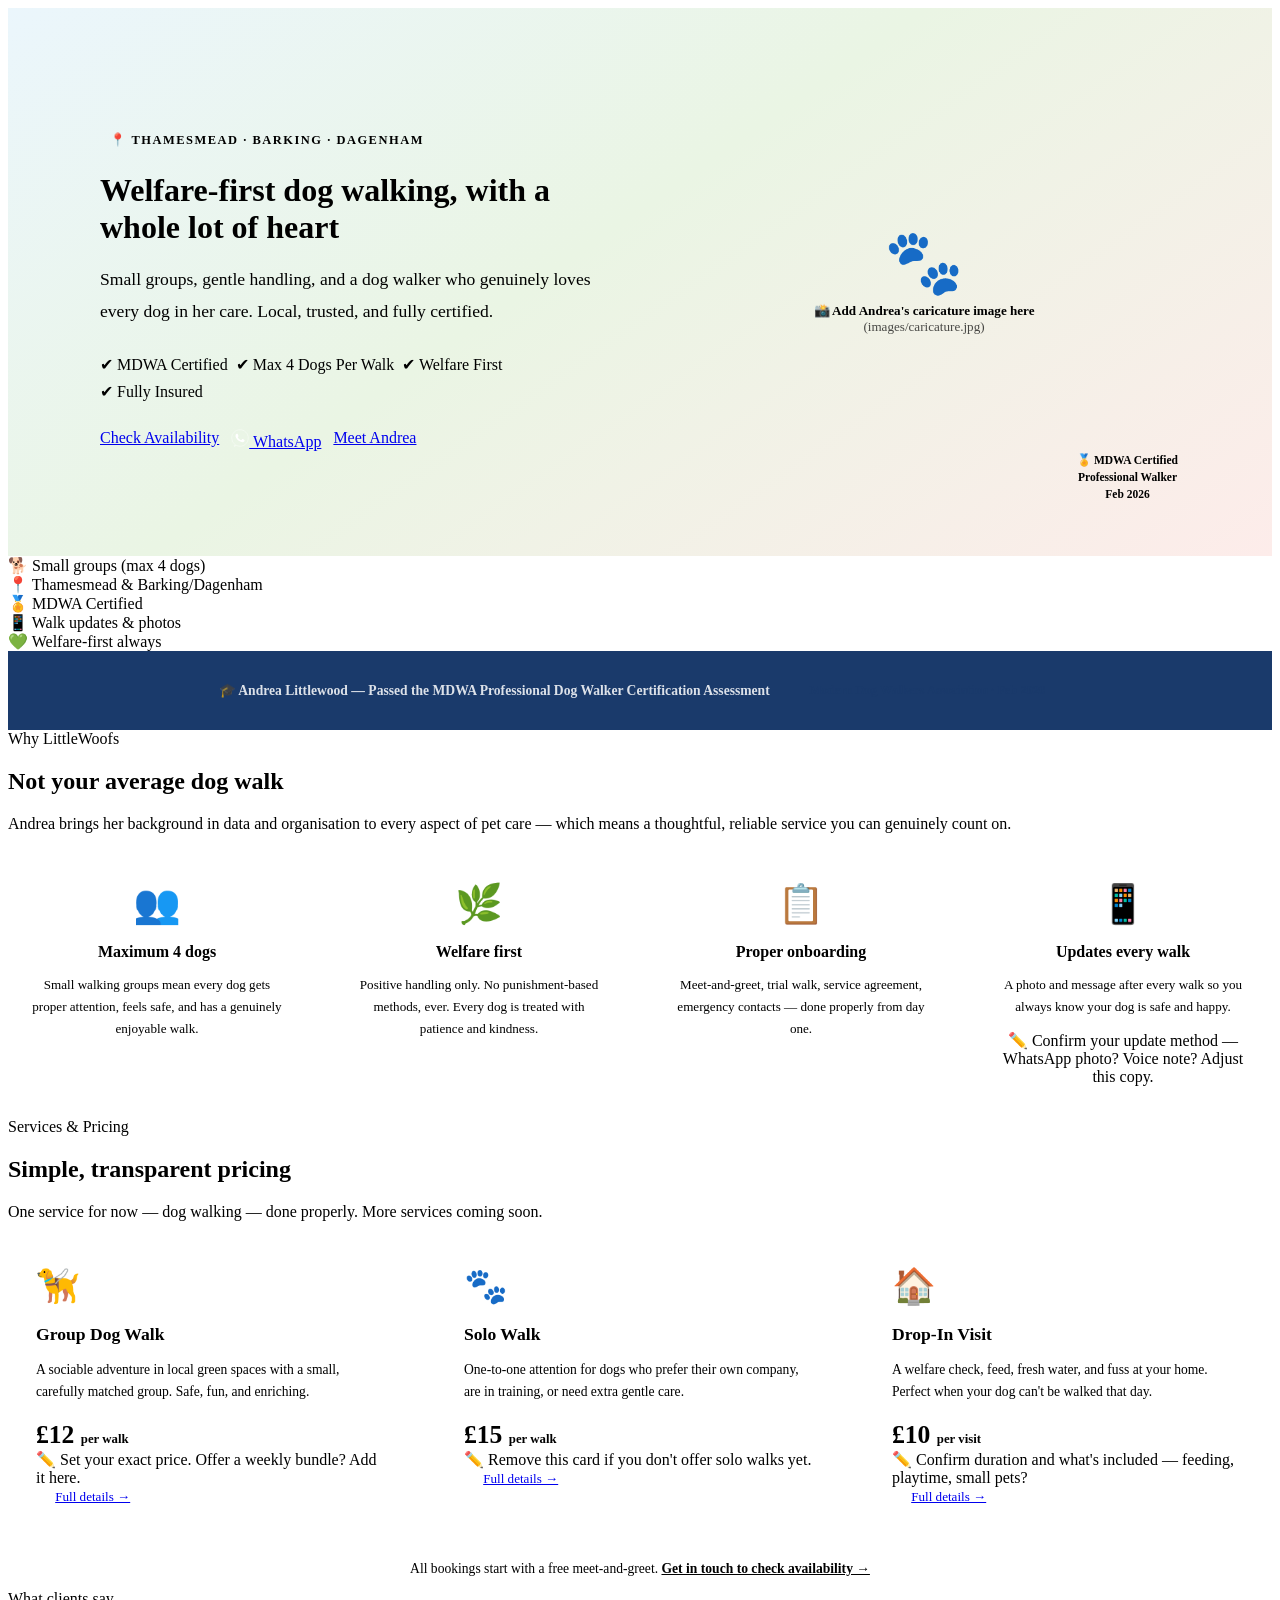
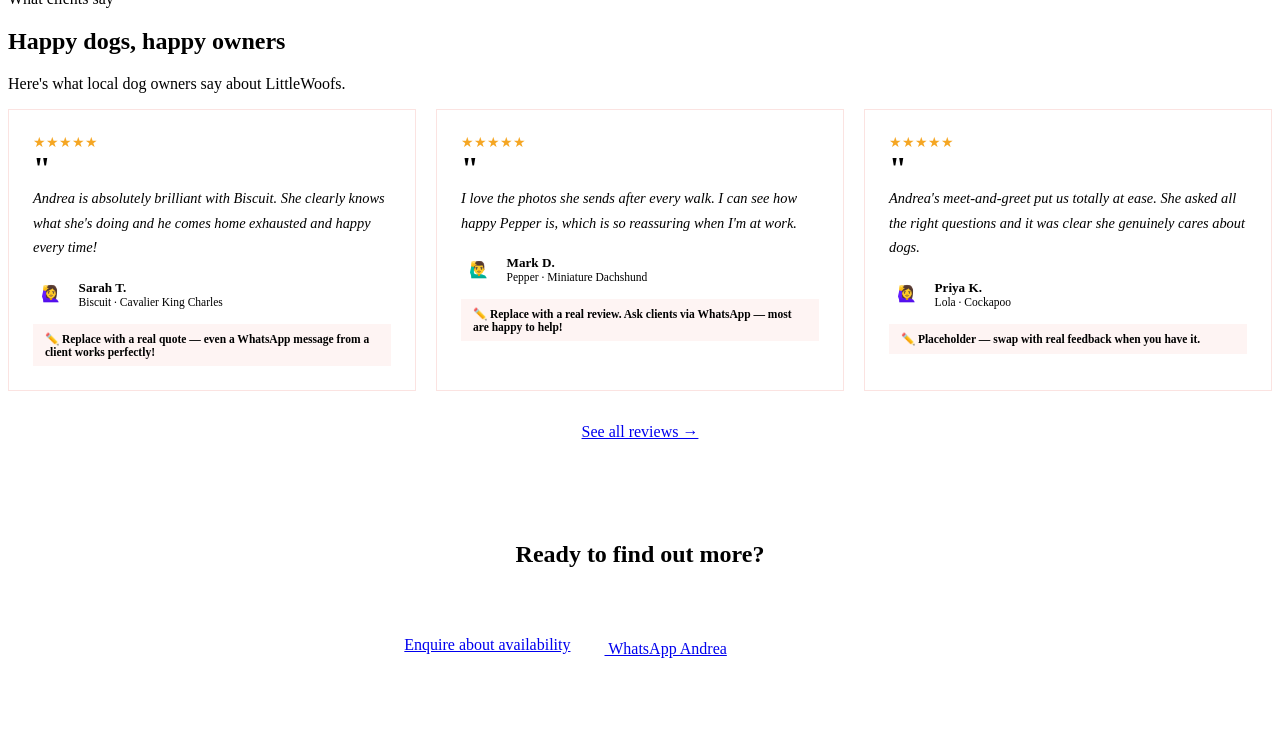
==== index.html @ cd18eb21 "Add files via upload" ====
<!DOCTYPE html>
<html lang="en">
<head>
  <meta charset="UTF-8">
  <meta name="viewport" content="width=device-width, initial-scale=1.0">
  <meta name="description" content="LittleWoofs Dog Walking Services — Welfare-first dog walking and care in Thamesmead, Barking & Dagenham. MDWA certified, small groups, gentle handling.">
  <title>LittleWoofs Dog Walking — Thamesmead, Barking & Dagenham</title>
  <link rel="stylesheet" href="css/style.css">
  <style>
    /* ── HERO ── */
    .hero-wrap {
      background: linear-gradient(145deg, #EBF6FC 0%, #EAF5E4 45%, #FDECEA 100%);
      padding: 0;
    }
    .hero {
      max-width: 1080px; margin: 0 auto; padding: 4.5rem 2rem 3.5rem;
      display: grid; grid-template-columns: 1fr 1fr; gap: 3.5rem; align-items: center;
    }
    .hero-eyebrow {
      display: flex; align-items: center; gap: 0.5rem; margin-bottom: 1rem;
      font-size: 0.78rem; font-weight: 800; color: var(--grass-dark);
      text-transform: uppercase; letter-spacing: 1.5px;
    }
    .hero-eyebrow span { background: var(--grass-light); padding: 0.2rem 0.6rem; border-radius: var(--r-pill); }
    .hero h1 { margin-bottom: 1rem; }
    .hero h1 em { font-style: normal; color: var(--coral); }
    .hero-lead {
      font-family: 'Lora', serif; font-size: 1.1rem;
      color: var(--text-muted); margin-bottom: 1.75rem; line-height: 1.8;
    }
    .hero-badges { display: flex; gap: 0.5rem; flex-wrap: wrap; margin-bottom: 1.75rem; }
    .hero-btns  { display: flex; gap: 0.75rem; flex-wrap: wrap; }

    .hero-visual { position: relative; display: flex; justify-content: center; }
    .hero-img-frame {
      width: 340px; height: 420px;
      background: linear-gradient(145deg, var(--grass-light), var(--sky-light));
      border-radius: 30px 80px 30px 80px;
      display: flex; flex-direction: column; align-items: center;
      justify-content: center; gap: 0.75rem;
      border: 3px dashed var(--grass); position: relative; overflow: hidden;
    }
    .hero-img-frame img {
      width: 100%; height: 100%; object-fit: cover;
      border-radius: 28px 78px 28px 78px;
    }
    .hero-img-frame .placeholder-inner {
      text-align: center; padding: 1.5rem; color: var(--grass-dark);
    }
    .hero-img-frame .placeholder-inner .big-icon { font-size: 4rem; line-height: 1; }
    .hero-img-frame .placeholder-inner p { font-size: 0.82rem; font-weight: 700; margin-top: 0.5rem; }
    .cert-float {
      position: absolute; bottom: -14px; right: -14px;
      background: var(--white); border: 2px solid var(--grass);
      border-radius: var(--r-md); padding: 0.65rem 1rem;
      box-shadow: var(--shadow-md);
      font-size: 0.72rem; font-weight: 800; color: var(--grass-dark);
      line-height: 1.5; text-align: center;
    }

    /* ── TRUST BAR ── */
    /* (uses global .trust-bar) */

    /* ── MDWA BAND ── */
    .mdwa-band {
      background: #1a3a6b; padding: 1.1rem 2rem;
      display: flex; align-items: center; justify-content: center;
      gap: 1.5rem; flex-wrap: wrap;
    }
    .mdwa-band p { color: rgba(255,255,255,0.85); font-size: 0.85rem; font-weight: 700; }
    .mdwa-pill {
      background: var(--white); color: #1a3a6b;
      border-radius: var(--r-pill); padding: 0.3rem 1rem;
      font-size: 0.78rem; font-weight: 800; flex-shrink: 0;
    }

    /* ── INTRO STRIP ── */
    .intro-strip { background: var(--cream); }
    .intro-grid {
      display: grid; grid-template-columns: repeat(auto-fit, minmax(200px, 1fr)); gap: 1.5rem;
    }
    .intro-card {
      text-align: center; padding: 2rem 1.5rem;
      background: var(--white); border-radius: var(--r-lg);
      border: 1.5px solid var(--border); box-shadow: var(--shadow-sm);
    }
    .intro-card .ic-icon { font-size: 2.4rem; margin-bottom: 0.75rem; }
    .intro-card h3 { font-size: 1rem; margin-bottom: 0.35rem; }
    .intro-card p { font-size: 0.82rem; line-height: 1.65; }

    /* ── SERVICES SNAPSHOT ── */
    .services-snap { background: var(--sky-light); }
    .snap-grid {
      display: grid; grid-template-columns: repeat(auto-fit, minmax(280px, 1fr)); gap: 1.25rem;
    }
    .snap-card {
      background: var(--white); border-radius: var(--r-lg); padding: 1.75rem;
      border: 1.5px solid var(--border); position: relative; overflow: hidden;
      box-shadow: var(--shadow-sm); transition: transform 0.2s, box-shadow 0.2s;
    }
    .snap-card:hover { transform: translateY(-3px); box-shadow: var(--shadow-md); }
    .snap-card-bar { height: 5px; position: absolute; top: 0; left: 0; right: 0; }
    .snap-card-bar.g { background: var(--grass); }
    .snap-card-bar.s { background: var(--sky); }
    .snap-card-bar.c { background: var(--coral); }
    .snap-icon { font-size: 2.2rem; margin-bottom: 0.6rem; display: block; }
    .snap-card h3 { font-size: 1.1rem; margin-bottom: 0.35rem; }
    .snap-card p  { font-size: 0.85rem; line-height: 1.65; margin-bottom: 1rem; }
    .snap-price { font-size: 1.6rem; font-weight: 900; color: var(--grass-dark); }
    .snap-price span { font-size: 0.8rem; font-weight: 600; color: var(--text-muted); }
    .snap-card .btn { margin-top: 1rem; font-size: 0.82rem; padding: 0.55rem 1.2rem; }

    /* ── TESTIMONIALS SNAP ── */
    .testi-snap { background: var(--coral-light); }
    .testi-snap .section-label { color: var(--coral-dark); }
    .testi-row { display: grid; grid-template-columns: repeat(auto-fit, minmax(260px, 1fr)); gap: 1.25rem; }
    .testi-card {
      background: var(--white); border-radius: var(--r-lg); padding: 1.5rem;
      border: 1.5px solid rgba(232,114,106,0.2); box-shadow: var(--shadow-sm);
    }
    .testi-stars { color: #F5A623; font-size: 0.85rem; margin-bottom: 0.5rem; }
    .testi-q { font-size: 2rem; color: var(--coral); font-family: 'Lora', serif; font-weight: 600; line-height: 0.6; }
    .testi-text { font-family: 'Lora', serif; font-style: italic; font-size: 0.9rem; line-height: 1.7; color: var(--text); margin: 0.5rem 0 1rem; }
    .testi-who { display: flex; align-items: center; gap: 0.6rem; }
    .testi-avatar {
      width: 36px; height: 36px; border-radius: 50%;
      background: var(--coral-light); border: 2px solid var(--coral);
      display: flex; align-items: center; justify-content: center; font-size: 1rem; flex-shrink: 0;
    }
    .testi-name  { font-size: 0.82rem; font-weight: 800; color: var(--dark); }
    .testi-dog   { font-size: 0.72rem; color: var(--text-muted); }
    .testi-placeholder {
      background: rgba(232,114,106,0.08); border: 1.5px dashed var(--coral);
      border-radius: var(--r-sm); padding: 0.5rem 0.75rem;
      font-size: 0.72rem; color: var(--coral-dark); font-weight: 700; margin-top: 0.75rem;
    }

    /* ── CTA BAND ── */
    .cta-band {
      background: var(--dark); padding: 5rem 0; text-align: center;
    }
    .cta-band h2 { color: var(--white); margin-bottom: 0.75rem; }
    .cta-band p  { color: rgba(255,255,255,0.6); font-family: 'Lora', serif; margin-bottom: 2rem; font-size: 1.05rem; }
    .cta-btns { display: flex; justify-content: center; gap: 1rem; flex-wrap: wrap; }

    @media (max-width: 768px) {
      .hero { grid-template-columns: 1fr; gap: 2.5rem; padding-top: 3rem; }
      .hero-img-frame { width: 100%; height: 260px; border-radius: var(--r-xl); }
      .hero-img-frame img { border-radius: calc(var(--r-xl) - 2px); }
      .cert-float { bottom: -10px; right: 0; }
    }
  </style>
</head>
<body>

<!-- HERO -->
<div class="hero-wrap">
  <div class="hero">
    <div class="hero-text">
      <div class="hero-eyebrow">
        <span>📍 Thamesmead · Barking · Dagenham</span>
      </div>
      <h1>Welfare-first dog walking, with a whole lot of <em>heart</em></h1>
      <p class="hero-lead">Small groups, gentle handling, and a dog walker who genuinely loves every dog in her care. Local, trusted, and fully certified.</p>
      <div class="hero-badges">
        <span class="badge badge-grass">✔ MDWA Certified</span>
        <span class="badge badge-sky">✔ Max 4 Dogs Per Walk</span>
        <span class="badge badge-coral">✔ Welfare First</span>
        <span class="badge badge-sand">✔ Fully Insured</span>
      </div>
      <div class="hero-btns">
        <a href="contact.html" class="btn btn-primary">Check Availability</a>
        <a href="https://wa.me/447810350376?text=Hi%20Andrea!%20I%27d%20love%20to%20find%20out%20more%20about%20LittleWoofs." class="btn btn-whatsapp" target="_blank">
          <svg width="18" height="18" viewBox="0 0 24 24" fill="white" aria-hidden="true"><path d="M17.472 14.382c-.297-.149-1.758-.867-2.03-.967-.273-.099-.471-.148-.67.15-.197.297-.767.966-.94 1.164-.173.199-.347.223-.644.075-.297-.15-1.255-.463-2.39-1.475-.883-.788-1.48-1.761-1.653-2.059-.173-.297-.018-.458.13-.606.134-.133.298-.347.446-.52.149-.174.198-.298.298-.497.099-.198.05-.371-.025-.52-.075-.149-.669-1.612-.916-2.207-.242-.579-.487-.5-.669-.51-.173-.008-.371-.01-.57-.01-.198 0-.52.074-.792.372-.272.297-1.04 1.016-1.04 2.479 0 1.462 1.065 2.875 1.213 3.074.149.198 2.096 3.2 5.077 4.487.709.306 1.262.489 1.694.625.712.227 1.36.195 1.871.118.571-.085 1.758-.719 2.006-1.413.248-.694.248-1.289.173-1.413-.074-.124-.272-.198-.57-.347z"/><path d="M5.04 23.444l.635-2.319A10.985 10.985 0 0 1 1 12C1 5.925 5.925 1 12 1s11 4.925 11 11-4.925 11-11 11a10.963 10.963 0 0 1-5.251-1.337l-2.709.781z" stroke="white" stroke-width="0.5" fill="none"/></svg>
          WhatsApp
        </a>
        <a href="about.html" class="btn btn-outline">Meet Andrea</a>
      </div>
    </div>
    <div class="hero-visual">
      <div class="hero-img-frame">
        <!-- ✏️ Replace with: <img src="images/caricature.jpg" alt="Andrea Littlewood with her walking dogs"> -->
        <div class="placeholder-inner">
          <div class="big-icon">🐾</div>
          <p>📸 Add Andrea's caricature image here<br><span style="font-weight:400;opacity:0.7">(images/caricature.jpg)</span></p>
        </div>
      </div>
      <div class="cert-float">🏅 MDWA Certified<br>Professional Walker<br>Feb 2026</div>
    </div>
  </div>
</div>

<!-- TRUST BAR -->
<div class="trust-bar" role="list">
  <div class="trust-item" role="listitem">🐕 Small groups (max 4 dogs)</div>
  <div class="trust-item" role="listitem">📍 Thamesmead &amp; Barking/Dagenham</div>
  <div class="trust-item" role="listitem">🏅 MDWA Certified</div>
  <div class="trust-item" role="listitem">📱 Walk updates &amp; photos</div>
  <div class="trust-item" role="listitem">💚 Welfare-first always</div>
</div>

<!-- MDWA BAND -->
<div class="mdwa-band">
  <p>🎓 <strong>Andrea Littlewood</strong> — Passed the MDWA Professional Dog Walker Certification Assessment</p>
  <span class="mdwa-pill">Modern Dog Walkers Association · Feb 2026</span>
</div>

<!-- WHAT MAKES LITTLEWOOFS DIFFERENT -->
<section class="intro-strip" aria-labelledby="intro-heading">
  <div class="container">
    <span class="section-label">Why LittleWoofs</span>
    <h2 class="section-title" id="intro-heading">Not your average dog walk</h2>
    <p class="section-sub">Andrea brings her background in data and organisation to every aspect of pet care — which means a thoughtful, reliable service you can genuinely count on.</p>
    <div class="intro-grid">
      <div class="intro-card">
        <div class="ic-icon">👥</div>
        <h3>Maximum 4 dogs</h3>
        <p>Small walking groups mean every dog gets proper attention, feels safe, and has a genuinely enjoyable walk.</p>
      </div>
      <div class="intro-card">
        <div class="ic-icon">🌿</div>
        <h3>Welfare first</h3>
        <p>Positive handling only. No punishment-based methods, ever. Every dog is treated with patience and kindness.</p>
      </div>
      <div class="intro-card">
        <div class="ic-icon">📋</div>
        <h3>Proper onboarding</h3>
        <p>Meet-and-greet, trial walk, service agreement, emergency contacts — done properly from day one.</p>
      </div>
      <div class="intro-card">
        <div class="ic-icon">📱</div>
        <h3>Updates every walk</h3>
        <p>A photo and message after every walk so you always know your dog is safe and happy.</p>
        <div class="edit-note">✏️ Confirm your update method — WhatsApp photo? Voice note? Adjust this copy.</div>
      </div>
    </div>
  </div>
</section>

<!-- SERVICES SNAPSHOT -->
<section class="services-snap" aria-labelledby="services-heading">
  <div class="container">
    <span class="section-label">Services &amp; Pricing</span>
    <h2 class="section-title" id="services-heading">Simple, transparent pricing</h2>
    <p class="section-sub">One service for now — dog walking — done properly. More services coming soon.</p>
    <div class="snap-grid">
      <div class="snap-card card">
        <div class="snap-card-bar g"></div>
        <span class="snap-icon">🦮</span>
        <h3>Group Dog Walk</h3>
        <p>A sociable adventure in local green spaces with a small, carefully matched group. Safe, fun, and enriching.</p>
        <div class="snap-price">£12 <span>per walk</span></div>
        <div class="edit-note">✏️ Set your exact price. Offer a weekly bundle? Add it here.</div>
        <a href="services.html" class="btn btn-outline">Full details →</a>
      </div>
      <div class="snap-card card">
        <div class="snap-card-bar s"></div>
        <span class="snap-icon">🐾</span>
        <h3>Solo Walk</h3>
        <p>One-to-one attention for dogs who prefer their own company, are in training, or need extra gentle care.</p>
        <div class="snap-price">£15 <span>per walk</span></div>
        <div class="edit-note">✏️ Remove this card if you don't offer solo walks yet.</div>
        <a href="services.html" class="btn btn-outline">Full details →</a>
      </div>
      <div class="snap-card card">
        <div class="snap-card-bar c"></div>
        <span class="snap-icon">🏠</span>
        <h3>Drop-In Visit</h3>
        <p>A welfare check, feed, fresh water, and fuss at your home. Perfect when your dog can't be walked that day.</p>
        <div class="snap-price">£10 <span>per visit</span></div>
        <div class="edit-note">✏️ Confirm duration and what's included — feeding, playtime, small pets?</div>
        <a href="services.html" class="btn btn-outline">Full details →</a>
      </div>
    </div>
    <p style="margin-top:1.75rem;text-align:center;font-size:0.85rem;color:var(--text-muted);font-family:'Lora',serif;">
      All bookings start with a free meet-and-greet. <a href="contact.html" style="color:var(--grass-dark);font-weight:700;">Get in touch to check availability →</a>
    </p>
  </div>
</section>

<!-- TESTIMONIALS SNAPSHOT -->
<section class="testi-snap" aria-labelledby="testi-heading">
  <div class="container">
    <span class="section-label">What clients say</span>
    <h2 class="section-title" id="testi-heading">Happy dogs, happy owners</h2>
    <p class="section-sub">Here's what local dog owners say about LittleWoofs.</p>
    <div class="testi-row">
      <div class="testi-card">
        <div class="testi-stars">★★★★★</div>
        <div class="testi-q">"</div>
        <p class="testi-text">Andrea is absolutely brilliant with Biscuit. She clearly knows what she's doing and he comes home exhausted and happy every time!</p>
        <div class="testi-who">
          <div class="testi-avatar">🙋‍♀️</div>
          <div>
            <div class="testi-name">Sarah T.</div>
            <div class="testi-dog">Biscuit · Cavalier King Charles</div>
          </div>
        </div>
        <div class="testi-placeholder">✏️ Replace with a real quote — even a WhatsApp message from a client works perfectly!</div>
      </div>
      <div class="testi-card">
        <div class="testi-stars">★★★★★</div>
        <div class="testi-q">"</div>
        <p class="testi-text">I love the photos she sends after every walk. I can see how happy Pepper is, which is so reassuring when I'm at work.</p>
        <div class="testi-who">
          <div class="testi-avatar">🙋‍♂️</div>
          <div>
            <div class="testi-name">Mark D.</div>
            <div class="testi-dog">Pepper · Miniature Dachshund</div>
          </div>
        </div>
        <div class="testi-placeholder">✏️ Replace with a real review. Ask clients via WhatsApp — most are happy to help!</div>
      </div>
      <div class="testi-card">
        <div class="testi-stars">★★★★★</div>
        <div class="testi-q">"</div>
        <p class="testi-text">Andrea's meet-and-greet put us totally at ease. She asked all the right questions and it was clear she genuinely cares about dogs.</p>
        <div class="testi-who">
          <div class="testi-avatar">🙋‍♀️</div>
          <div>
            <div class="testi-name">Priya K.</div>
            <div class="testi-dog">Lola · Cockapoo</div>
          </div>
        </div>
        <div class="testi-placeholder">✏️ Placeholder — swap with real feedback when you have it.</div>
      </div>
    </div>
    <div style="text-align:center;margin-top:2rem;">
      <a href="testimonials.html" class="btn btn-outline">See all reviews →</a>
    </div>
  </div>
</section>

<!-- CTA BAND -->
<section class="cta-band" aria-labelledby="cta-heading">
  <div class="container">
    <h2 id="cta-heading">Ready to find out more?</h2>
    <p>Get in touch for a free, no-obligation chat about your dog's needs.</p>
    <div class="cta-btns">
      <a href="contact.html" class="btn btn-primary">Enquire about availability</a>
      <a href="https://wa.me/447810350376" class="btn btn-whatsapp" target="_blank">
        <svg width="18" height="18" viewBox="0 0 24 24" fill="white" aria-hidden="true"><path d="M17.472 14.382c-.297-.149-1.758-.867-2.03-.967-.273-.099-.471-.148-.67.15-.197.297-.767.966-.94 1.164-.173.199-.347.223-.644.075-.297-.15-1.255-.463-2.39-1.475-.883-.788-1.48-1.761-1.653-2.059-.173-.297-.018-.458.13-.606.134-.133.298-.347.446-.52.149-.174.198-.298.298-.497.099-.198.05-.371-.025-.52-.075-.149-.669-1.612-.916-2.207-.242-.579-.487-.5-.669-.51-.173-.008-.371-.01-.57-.01-.198 0-.52.074-.792.372-.272.297-1.04 1.016-1.04 2.479 0 1.462 1.065 2.875 1.213 3.074.149.198 2.096 3.2 5.077 4.487.709.306 1.262.489 1.694.625.712.227 1.36.195 1.871.118.571-.085 1.758-.719 2.006-1.413.248-.694.248-1.289.173-1.413-.074-.124-.272-.198-.57-.347z"/><path d="M5.04 23.444l.635-2.319A10.985 10.985 0 0 1 1 12C1 5.925 5.925 1 12 1s11 4.925 11 11-4.925 11-11 11a10.963 10.963 0 0 1-5.251-1.337l-2.709.781z" stroke="white" stroke-width="0.5" fill="none"/></svg>
        WhatsApp Andrea
      </a>
      <a href="about.html" class="btn btn-outline" style="color:rgba(255,255,255,0.8);border-color:rgba(255,255,255,0.3);">Meet Andrea first →</a>
    </div>
  </div>
</section>

<script src="js/components.js"></script>
<script>buildPage('index.html');</script>
</body>
</html>
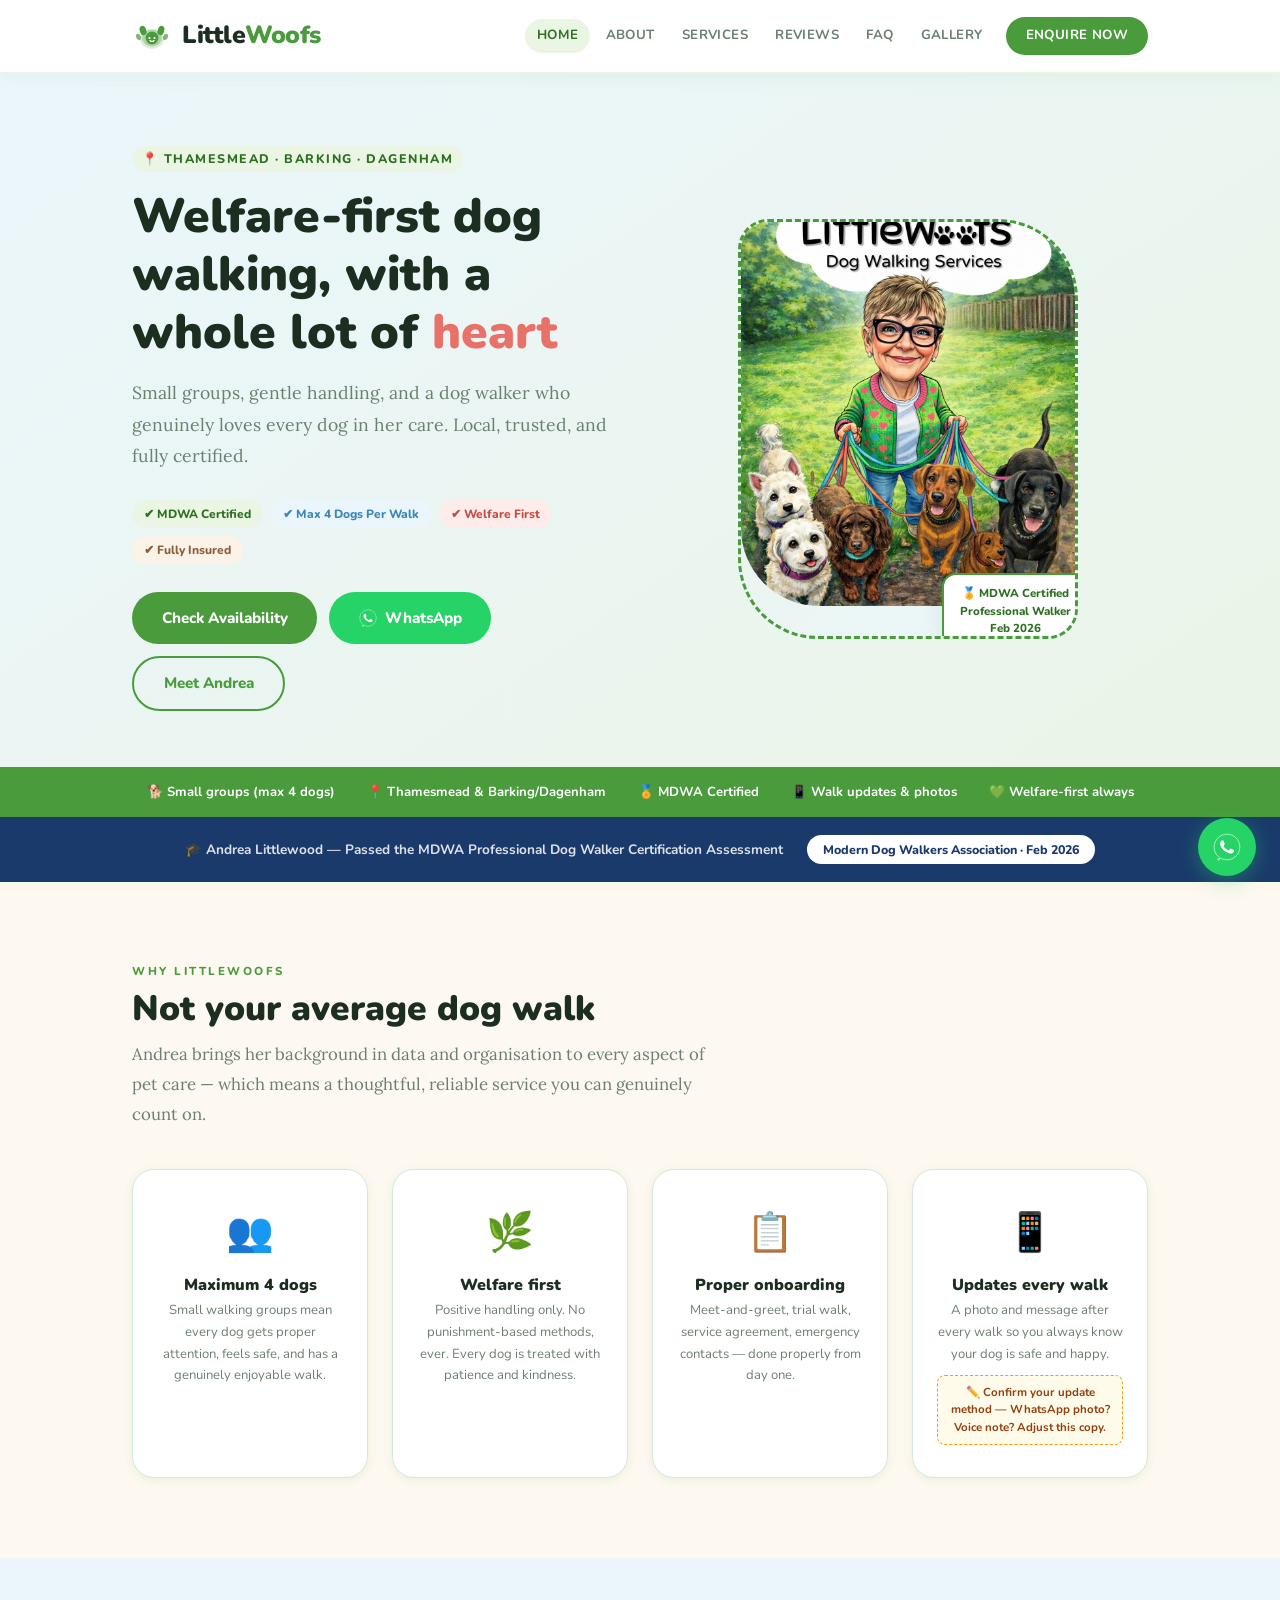
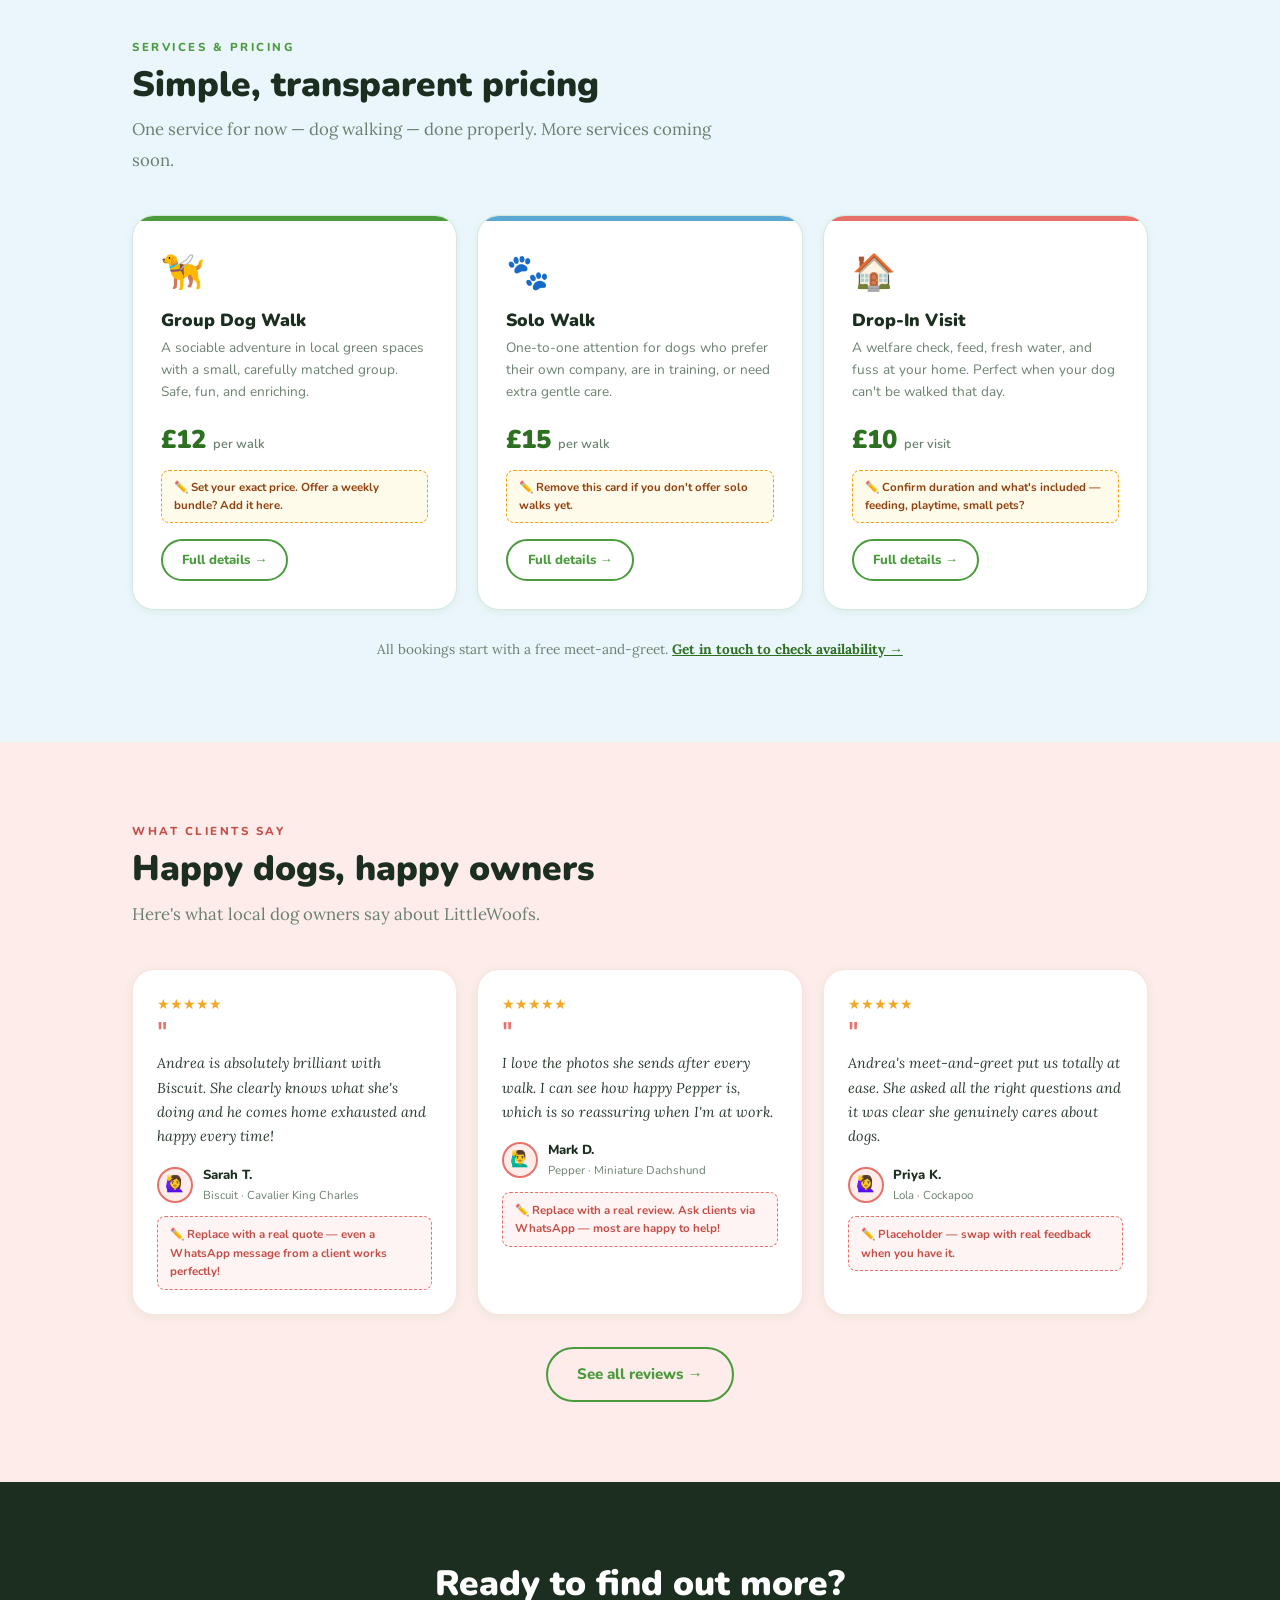
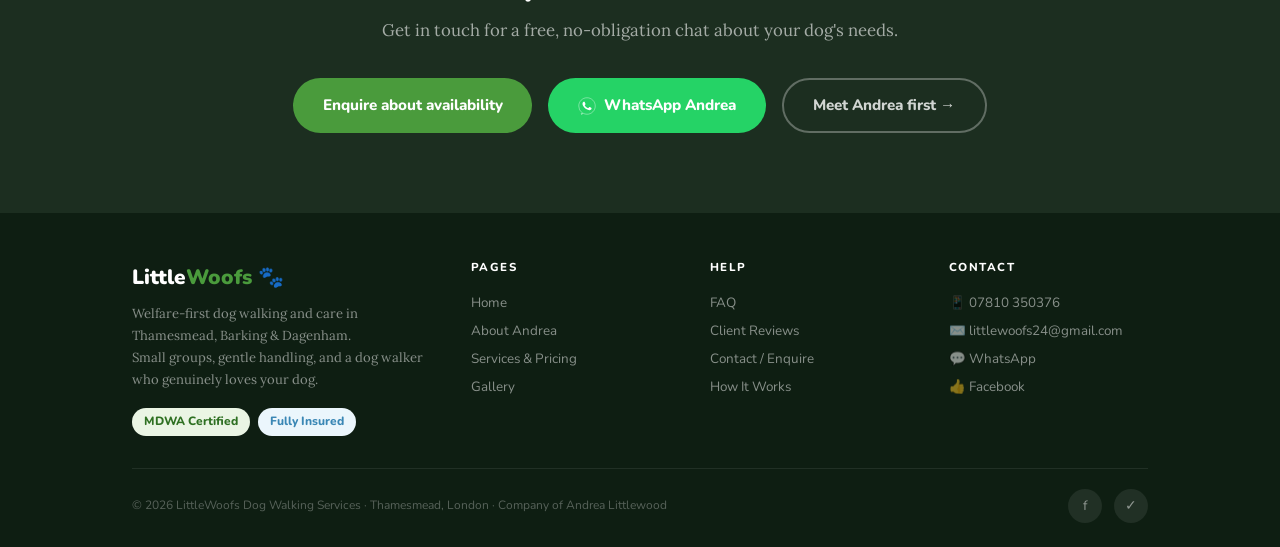
==== commit bccff8cc: "Update index.html" ====
--- a/index.html
+++ b/index.html
@@ -179,11 +179,8 @@
     </div>
     <div class="hero-visual">
       <div class="hero-img-frame">
-        <!-- ✏️ Replace with: <img src="images/caricature.jpg" alt="Andrea Littlewood with her walking dogs"> -->
+      <img src="images/caricature.jpg" alt="Andrea Littlewood with her walking dogs">
         <div class="placeholder-inner">
-          <div class="big-icon">🐾</div>
-          <p>📸 Add Andrea's caricature image here<br><span style="font-weight:400;opacity:0.7">(images/caricature.jpg)</span></p>
-        </div>
       </div>
       <div class="cert-float">🏅 MDWA Certified<br>Professional Walker<br>Feb 2026</div>
     </div>
--- a/css/style.css
+++ b/css/style.css
@@ -0,0 +1,281 @@
+/* =============================================
+   LittleWoofs — Global Stylesheet
+   Colour palette derived from caricature image:
+   Sky blue (#87CEEB → #5BA8D4), grass green (#4A9B3C),
+   coral-pink cardigan (#E8726A), warm cream (#FDF8F0),
+   cloud white (#FFFFFF), dog sandy (#C4956A)
+   ============================================= */
+
+@import url('https://fonts.googleapis.com/css2?family=Nunito:wght@400;600;700;800;900&family=Lora:ital,wght@0,400;0,600;1,400&display=swap');
+
+*, *::before, *::after { box-sizing: border-box; margin: 0; padding: 0; }
+
+:root {
+  /* Primary palette — caricature-derived */
+  --sky:         #5BA8D4;
+  --sky-light:   #EBF6FC;
+  --sky-dark:    #3A87B5;
+
+  --grass:       #4A9B3C;
+  --grass-light: #EAF5E4;
+  --grass-dark:  #2E7022;
+
+  --coral:       #E8726A;
+  --coral-light: #FDECEA;
+  --coral-dark:  #C44E47;
+
+  --sand:        #C4956A;
+  --sand-light:  #FBF2E8;
+
+  --cream:       #FDF8F0;
+  --white:       #FFFFFF;
+  --cloud:       #F7F9FA;
+
+  /* Text */
+  --dark:        #1C2E20;
+  --text:        #2D3D32;
+  --text-muted:  #6B8070;
+  --text-light:  #9BB0A5;
+
+  /* Borders */
+  --border:      #D4E8DC;
+  --border-light:#EAF3EE;
+
+  /* Shadows */
+  --shadow-sm:   0 2px 8px rgba(74,155,60,0.10);
+  --shadow-md:   0 4px 20px rgba(74,155,60,0.14);
+  --shadow-lg:   0 8px 36px rgba(74,155,60,0.16);
+
+  /* Radii */
+  --r-sm: 8px;
+  --r-md: 14px;
+  --r-lg: 22px;
+  --r-xl: 36px;
+  --r-pill: 999px;
+}
+
+html { scroll-behavior: smooth; font-size: 16px; }
+
+body {
+  font-family: 'Nunito', sans-serif;
+  color: var(--text);
+  background: var(--white);
+  overflow-x: hidden;
+  line-height: 1.6;
+}
+
+/* ── TYPOGRAPHY ── */
+h1, h2, h3, h4, h5 { font-weight: 900; color: var(--dark); line-height: 1.2; }
+h1 { font-size: clamp(2rem, 5vw, 3rem); }
+h2 { font-size: clamp(1.6rem, 3.5vw, 2.2rem); }
+h3 { font-size: 1.2rem; }
+h4 { font-size: 1rem; }
+p  { line-height: 1.75; color: var(--text-muted); }
+
+.serif { font-family: 'Lora', serif; }
+.section-label {
+  font-size: 0.72rem; font-weight: 800; letter-spacing: 2.5px;
+  text-transform: uppercase; color: var(--grass); display: block; margin-bottom: 0.4rem;
+}
+.section-title { margin-bottom: 0.6rem; }
+.section-sub {
+  font-family: 'Lora', serif; font-size: 1.05rem; color: var(--text-muted);
+  margin-bottom: 2.5rem; max-width: 580px; line-height: 1.8;
+}
+
+/* ── LAYOUT ── */
+.container { max-width: 1080px; margin: 0 auto; padding: 0 2rem; }
+section { padding: 5rem 0; }
+
+/* ── NAVIGATION ── */
+.site-nav {
+  position: sticky; top: 0; z-index: 200;
+  background: rgba(255,255,255,0.97);
+  backdrop-filter: blur(8px);
+  border-bottom: 2px solid var(--grass-light);
+  box-shadow: 0 2px 16px rgba(74,155,60,0.08);
+}
+.nav-inner {
+  max-width: 1080px; margin: 0 auto; padding: 0 2rem;
+  height: 72px; display: flex; align-items: center; justify-content: space-between;
+}
+.nav-logo {
+  display: flex; align-items: center; gap: 10px;
+  text-decoration: none; flex-shrink: 0;
+}
+.nav-logo-text {
+  font-size: 1.55rem; font-weight: 900; color: var(--dark); letter-spacing: -0.5px;
+}
+.nav-logo-text .logo-woof { color: var(--grass); }
+.nav-links {
+  display: flex; align-items: center; gap: 0.2rem;
+}
+.nav-links a {
+  text-decoration: none; color: var(--text-muted); font-size: 0.83rem;
+  font-weight: 700; padding: 0.4rem 0.75rem; border-radius: var(--r-pill);
+  letter-spacing: 0.4px; text-transform: uppercase; transition: all 0.2s;
+}
+.nav-links a:hover { background: var(--grass-light); color: var(--grass-dark); }
+.nav-links .nav-cta {
+  background: var(--grass); color: var(--white) !important;
+  padding: 0.5rem 1.25rem; margin-left: 0.5rem;
+}
+.nav-links .nav-cta:hover { background: var(--grass-dark); }
+
+.hamburger {
+  display: none; background: none; border: none; cursor: pointer;
+  flex-direction: column; gap: 5px; padding: 4px;
+}
+.hamburger span {
+  display: block; width: 24px; height: 2px;
+  background: var(--dark); border-radius: 2px; transition: all 0.3s;
+}
+.mobile-menu {
+  display: none; flex-direction: column;
+  background: var(--white); border-top: 1px solid var(--border-light);
+  padding: 1rem 2rem 1.5rem;
+}
+.mobile-menu.open { display: flex; }
+.mobile-menu a {
+  text-decoration: none; color: var(--text); font-weight: 700;
+  padding: 0.75rem 0; border-bottom: 1px solid var(--border-light);
+  font-size: 0.95rem;
+}
+.mobile-menu a:last-child { border-bottom: none; }
+.mobile-menu .nav-cta {
+  background: var(--grass); color: var(--white) !important;
+  text-align: center; border-radius: var(--r-pill);
+  margin-top: 0.5rem; padding: 0.75rem; border-bottom: none !important;
+}
+
+/* ── BUTTONS ── */
+.btn {
+  display: inline-flex; align-items: center; gap: 0.5rem;
+  padding: 0.85rem 1.85rem; border-radius: var(--r-pill);
+  font-family: 'Nunito', sans-serif; font-size: 0.95rem; font-weight: 800;
+  text-decoration: none; cursor: pointer; border: none;
+  transition: all 0.2s; white-space: nowrap;
+}
+.btn-primary   { background: var(--grass); color: var(--white); }
+.btn-primary:hover { background: var(--grass-dark); transform: translateY(-2px); box-shadow: var(--shadow-md); }
+.btn-sky       { background: var(--sky); color: var(--white); }
+.btn-sky:hover { background: var(--sky-dark); transform: translateY(-2px); }
+.btn-coral     { background: var(--coral); color: var(--white); }
+.btn-coral:hover { background: var(--coral-dark); transform: translateY(-2px); }
+.btn-outline   { background: transparent; color: var(--grass); border: 2px solid var(--grass); }
+.btn-outline:hover { background: var(--grass-light); }
+.btn-whatsapp  { background: #25D366; color: var(--white); }
+.btn-whatsapp:hover { background: #1da851; transform: translateY(-2px); }
+.btn-facebook  { background: #1877F2; color: var(--white); }
+.btn-facebook:hover { background: #0d65d9; }
+
+/* ── BADGES ── */
+.badge {
+  display: inline-flex; align-items: center; gap: 5px;
+  padding: 0.28rem 0.75rem; border-radius: var(--r-pill);
+  font-size: 0.75rem; font-weight: 800;
+}
+.badge-grass  { background: var(--grass-light);  color: var(--grass-dark); }
+.badge-sky    { background: var(--sky-light);    color: var(--sky-dark); }
+.badge-coral  { background: var(--coral-light);  color: var(--coral-dark); }
+.badge-sand   { background: var(--sand-light);   color: #8B5E3C; }
+
+/* ── CARDS ── */
+.card {
+  background: var(--white); border: 1.5px solid var(--border);
+  border-radius: var(--r-lg); padding: 1.75rem;
+  box-shadow: var(--shadow-sm); transition: transform 0.2s, box-shadow 0.2s;
+}
+.card:hover { transform: translateY(-3px); box-shadow: var(--shadow-md); }
+.card-accent-top { border-top: 5px solid var(--grass); }
+.card-accent-sky  { border-top: 5px solid var(--sky); }
+.card-accent-coral { border-top: 5px solid var(--coral); }
+
+/* ── EDIT PROMPTS (visible to site builder, can be removed before launch) ── */
+.edit-note {
+  background: #FFFBEB; border: 1.5px dashed #F59E0B;
+  border-radius: var(--r-sm); padding: 0.5rem 0.75rem;
+  font-size: 0.72rem; font-weight: 700; color: #92400E;
+  display: flex; align-items: flex-start; gap: 0.4rem;
+  margin-top: 0.6rem; line-height: 1.5;
+}
+
+/* ── TRUST BAR ── */
+.trust-bar {
+  background: var(--grass); padding: 0.9rem 2rem;
+  display: flex; justify-content: center; align-items: center;
+  gap: 2rem; flex-wrap: wrap;
+}
+.trust-item {
+  display: flex; align-items: center; gap: 0.5rem;
+  color: var(--white); font-size: 0.82rem; font-weight: 700;
+}
+
+/* ── SECTION BACKGROUNDS ── */
+.bg-cream   { background: var(--cream); }
+.bg-grass   { background: var(--grass-light); }
+.bg-sky     { background: var(--sky-light); }
+.bg-coral   { background: var(--coral-light); }
+.bg-dark    { background: var(--dark); }
+.bg-sand    { background: var(--sand-light); }
+
+/* ── FOOTER ── */
+.site-footer {
+  background: #0E1E12; padding: 3rem 0 1.5rem;
+  color: rgba(255,255,255,0.5);
+}
+.footer-inner {
+  max-width: 1080px; margin: 0 auto; padding: 0 2rem;
+  display: grid; grid-template-columns: 1.5fr 1fr 1fr 1fr; gap: 2.5rem;
+}
+.footer-brand .footer-logo-text {
+  font-size: 1.3rem; font-weight: 900; color: var(--white); margin-bottom: 0.5rem;
+}
+.footer-brand .footer-logo-text span { color: var(--grass); }
+.footer-brand p { font-size: 0.82rem; line-height: 1.7; color: rgba(255,255,255,0.5); font-family: 'Lora', serif; }
+.footer-col h5 { font-size: 0.72rem; font-weight: 800; text-transform: uppercase;
+  letter-spacing: 1.5px; color: var(--white); margin-bottom: 0.85rem; }
+.footer-col a {
+  display: block; text-decoration: none; color: rgba(255,255,255,0.5);
+  font-size: 0.84rem; padding: 0.2rem 0; transition: color 0.2s;
+}
+.footer-col a:hover { color: var(--grass); }
+.footer-bottom {
+  border-top: 1px solid rgba(255,255,255,0.08);
+  margin-top: 2rem; padding-top: 1.25rem;
+  display: flex; justify-content: space-between; align-items: center;
+  flex-wrap: wrap; gap: 0.5rem;
+}
+.footer-bottom p { font-size: 0.75rem; color: rgba(255,255,255,0.3); }
+.footer-social { display: flex; gap: 0.75rem; }
+.footer-social a {
+  width: 34px; height: 34px; border-radius: 50%;
+  background: rgba(255,255,255,0.08); display: flex; align-items: center;
+  justify-content: center; color: rgba(255,255,255,0.5); font-size: 0.85rem;
+  text-decoration: none; transition: all 0.2s;
+}
+.footer-social a:hover { background: var(--grass); color: var(--white); }
+
+/* ── WHATSAPP FLOAT ── */
+.wa-float {
+  position: fixed; bottom: 1.5rem; right: 1.5rem; z-index: 999;
+  background: #25D366; color: var(--white); border-radius: 50%;
+  width: 58px; height: 58px; display: flex; align-items: center; justify-content: center;
+  box-shadow: 0 4px 20px rgba(37,211,102,0.4); text-decoration: none;
+  transition: transform 0.2s, box-shadow 0.2s;
+}
+.wa-float:hover { transform: scale(1.1); box-shadow: 0 6px 28px rgba(37,211,102,0.5); }
+.wa-float svg { width: 28px; height: 28px; }
+
+/* ── RESPONSIVE ── */
+@media (max-width: 900px) {
+  .nav-links { display: none; }
+  .hamburger { display: flex; }
+  .footer-inner { grid-template-columns: 1fr 1fr; gap: 2rem; }
+}
+@media (max-width: 600px) {
+  section { padding: 3.5rem 0; }
+  .container { padding: 0 1.25rem; }
+  .footer-inner { grid-template-columns: 1fr; }
+  .footer-bottom { flex-direction: column; text-align: center; }
+}
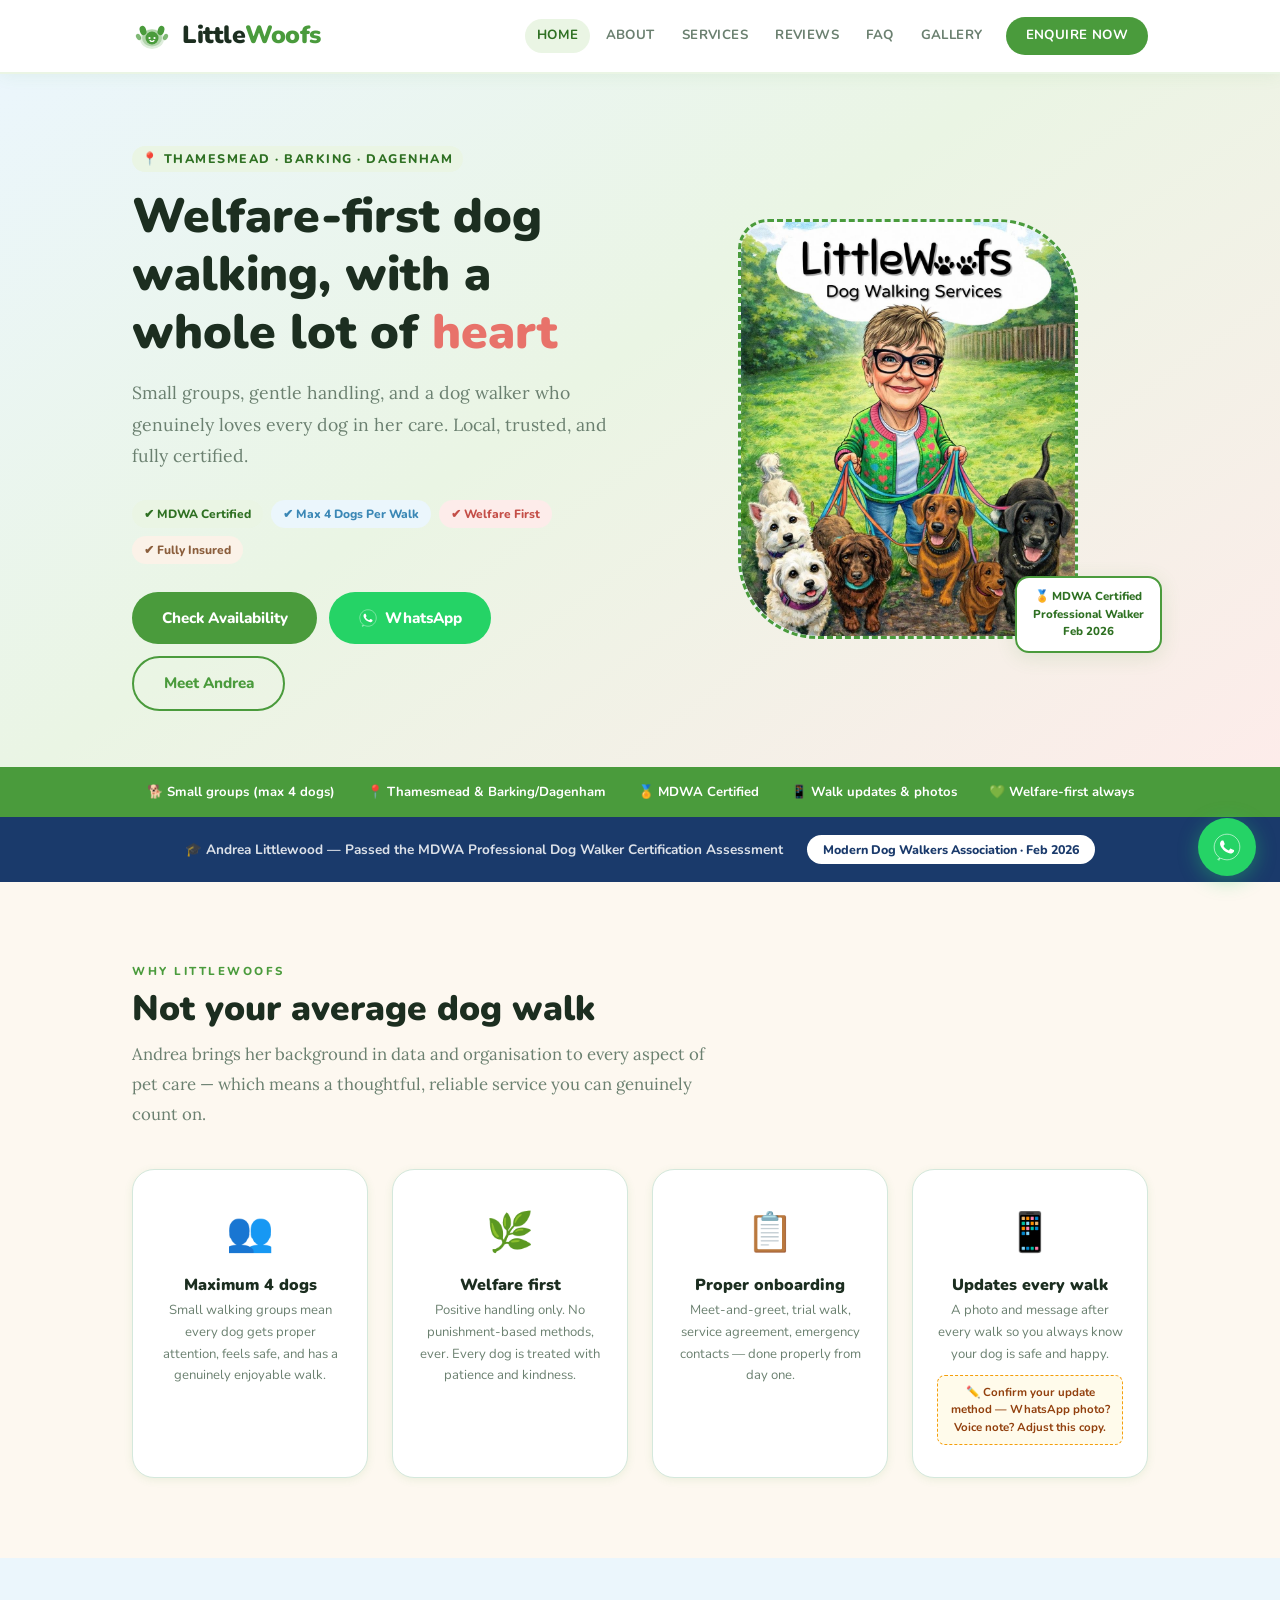
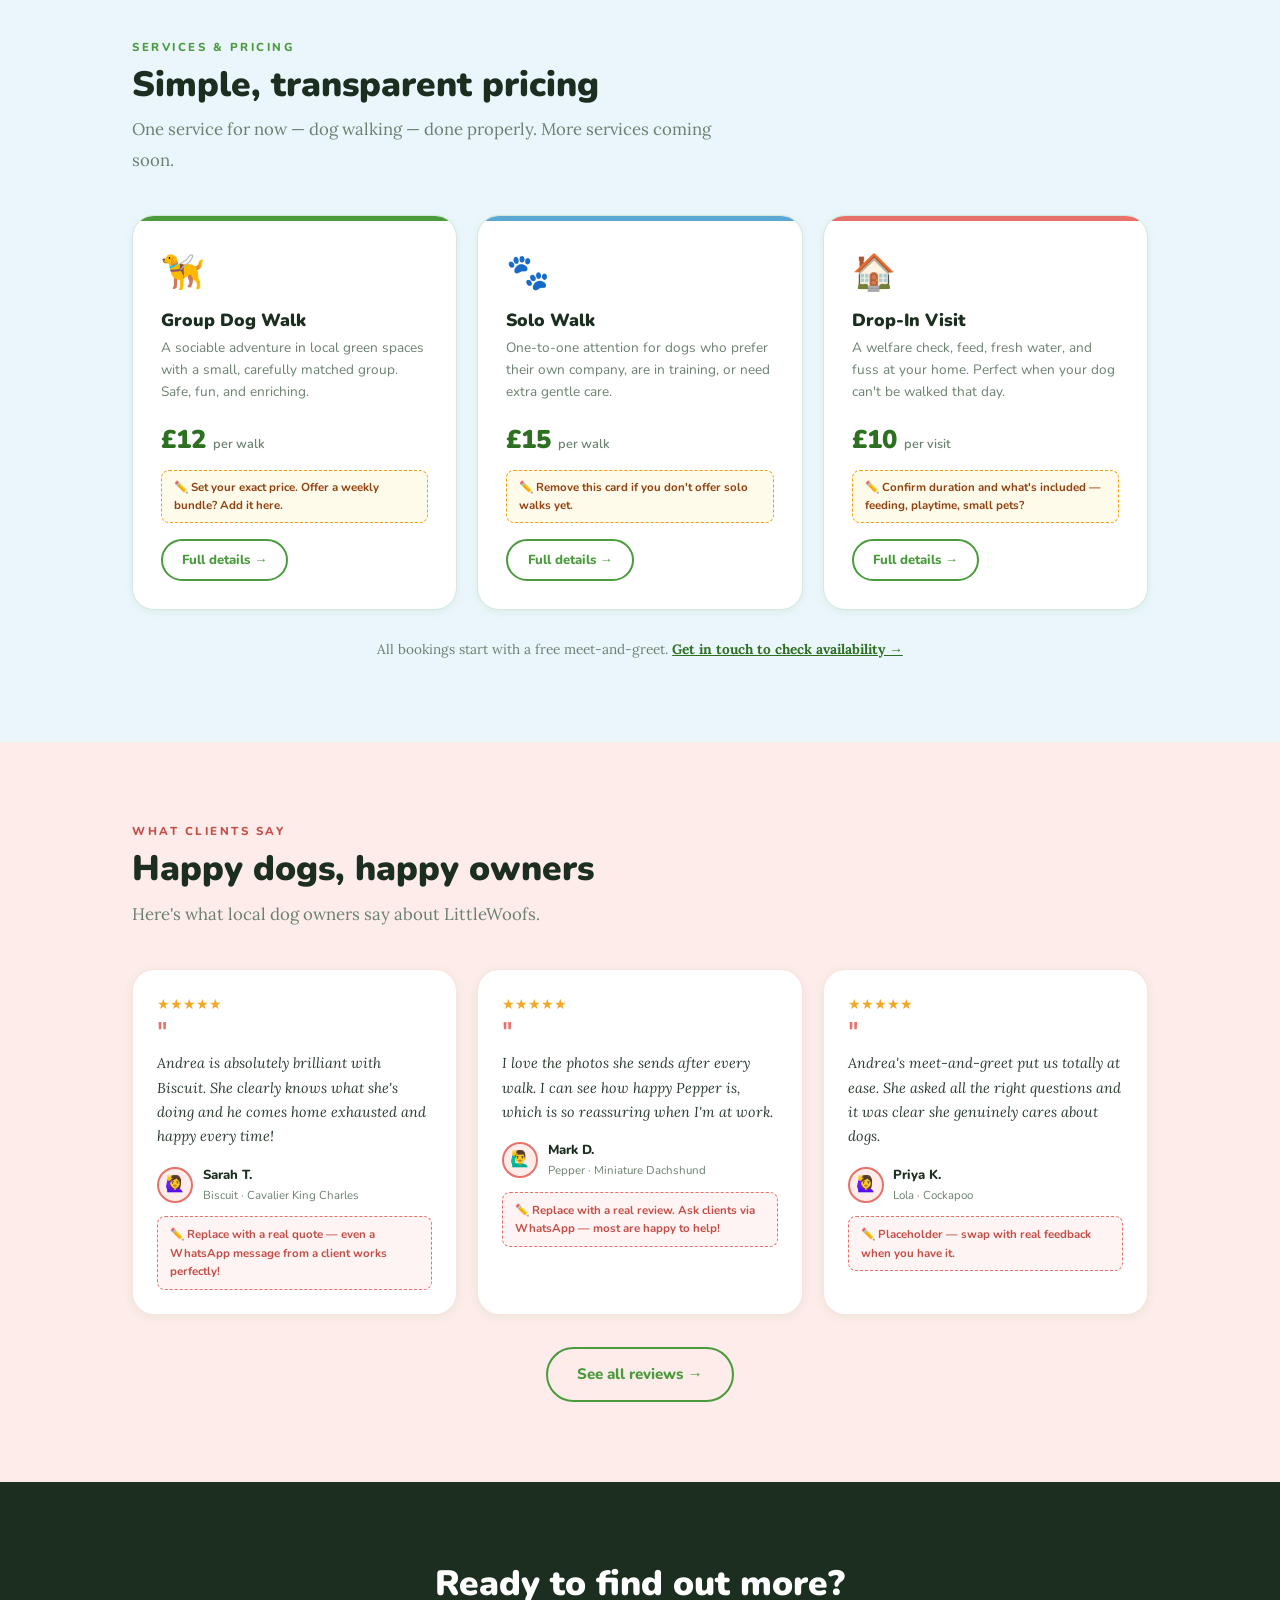
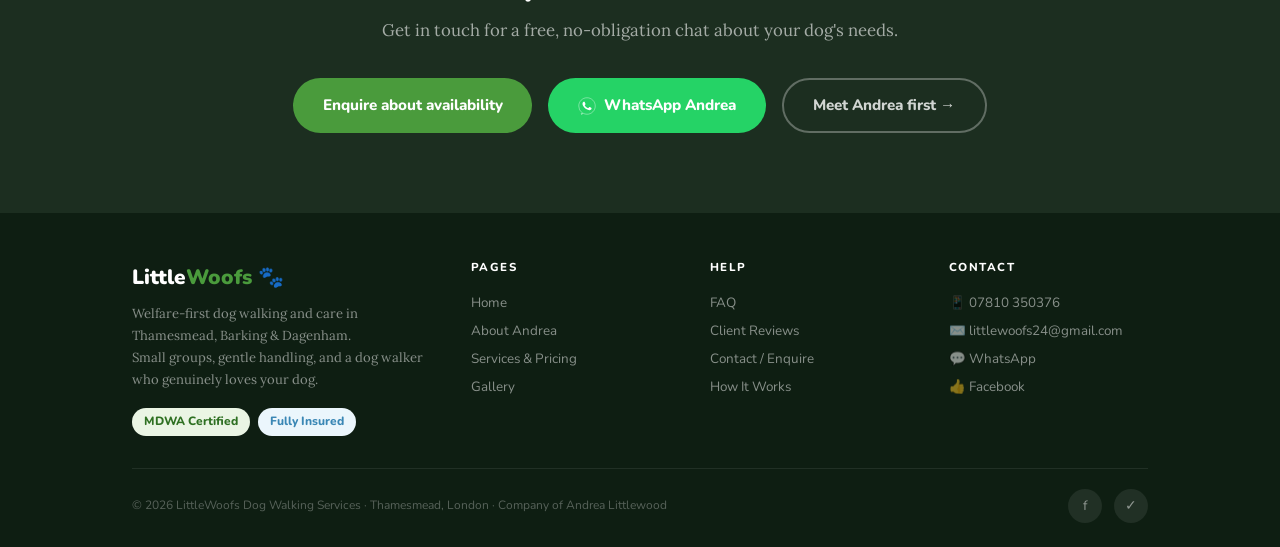
==== commit 56ca7b78: "Update index.html" ====
--- a/index.html
+++ b/index.html
@@ -180,7 +180,6 @@
     <div class="hero-visual">
       <div class="hero-img-frame">
       <img src="images/caricature.jpg" alt="Andrea Littlewood with her walking dogs">
-        <div class="placeholder-inner">
       </div>
       <div class="cert-float">🏅 MDWA Certified<br>Professional Walker<br>Feb 2026</div>
     </div>
